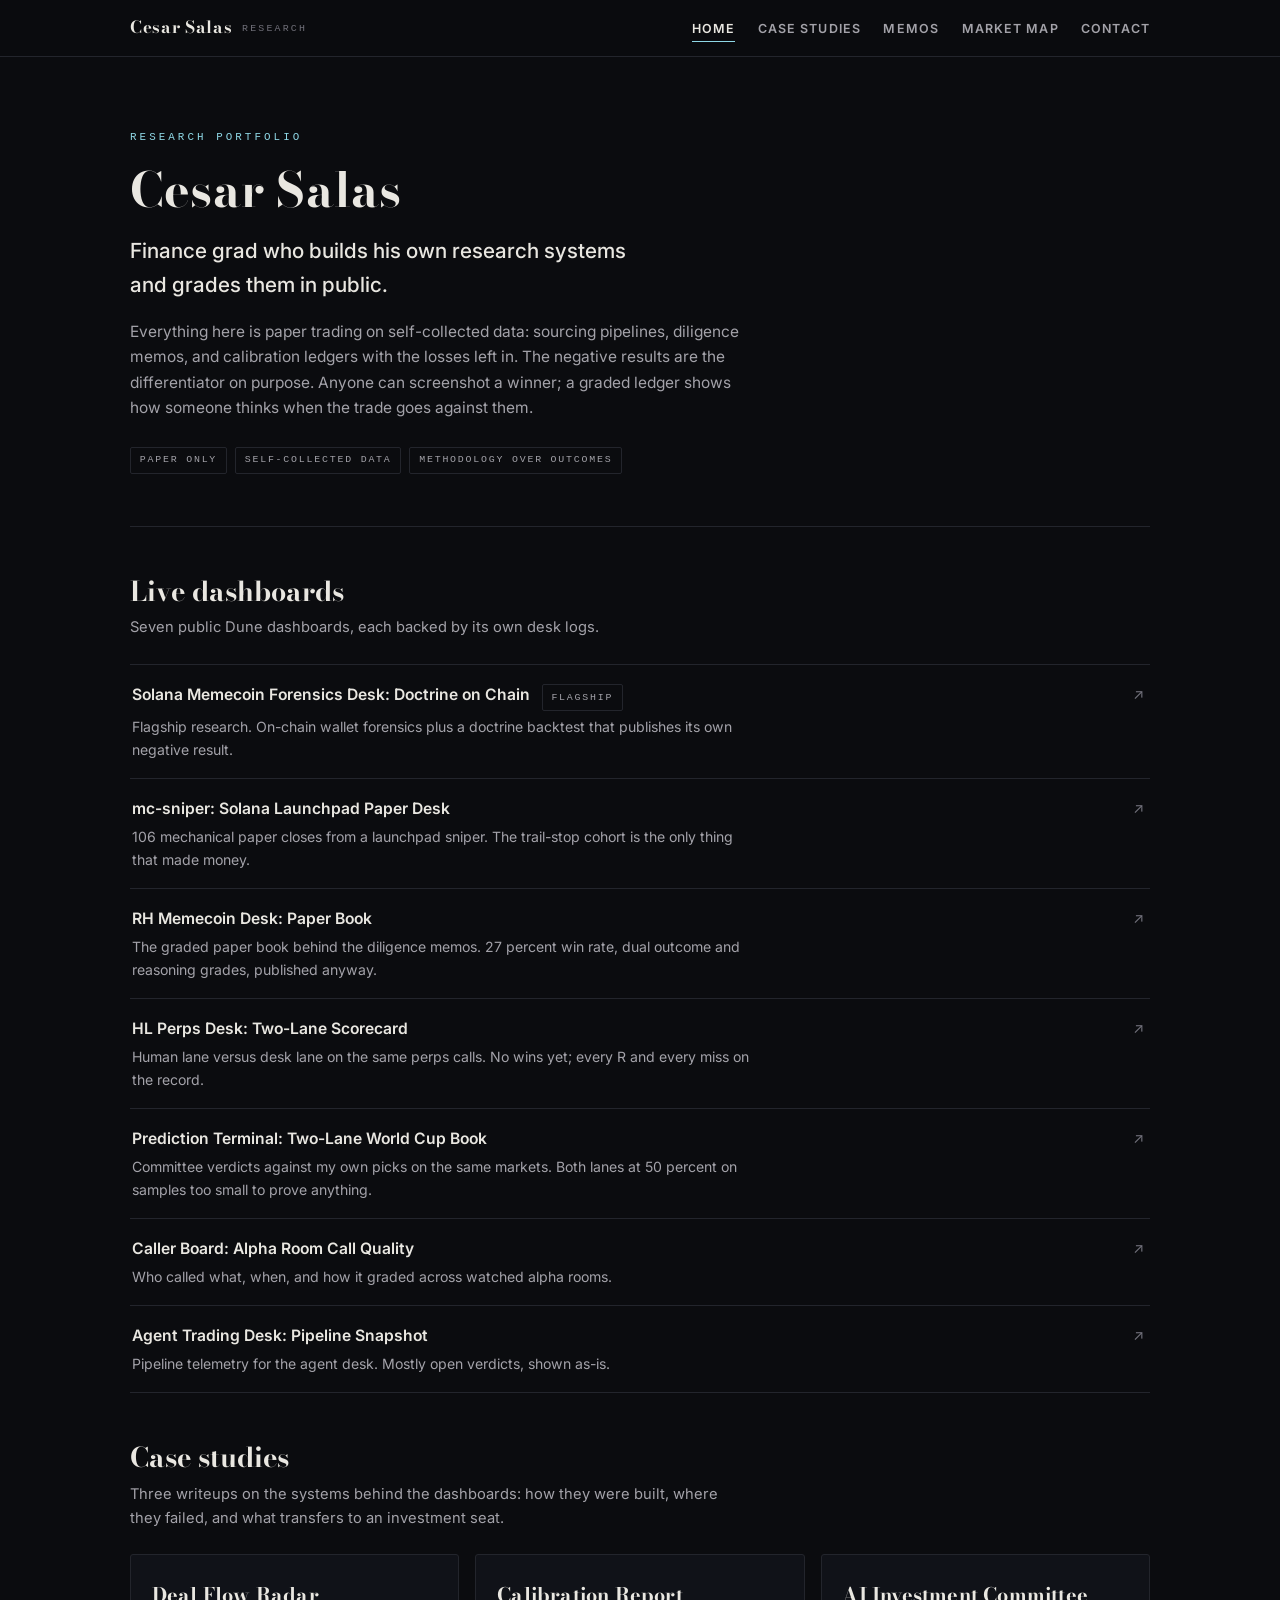
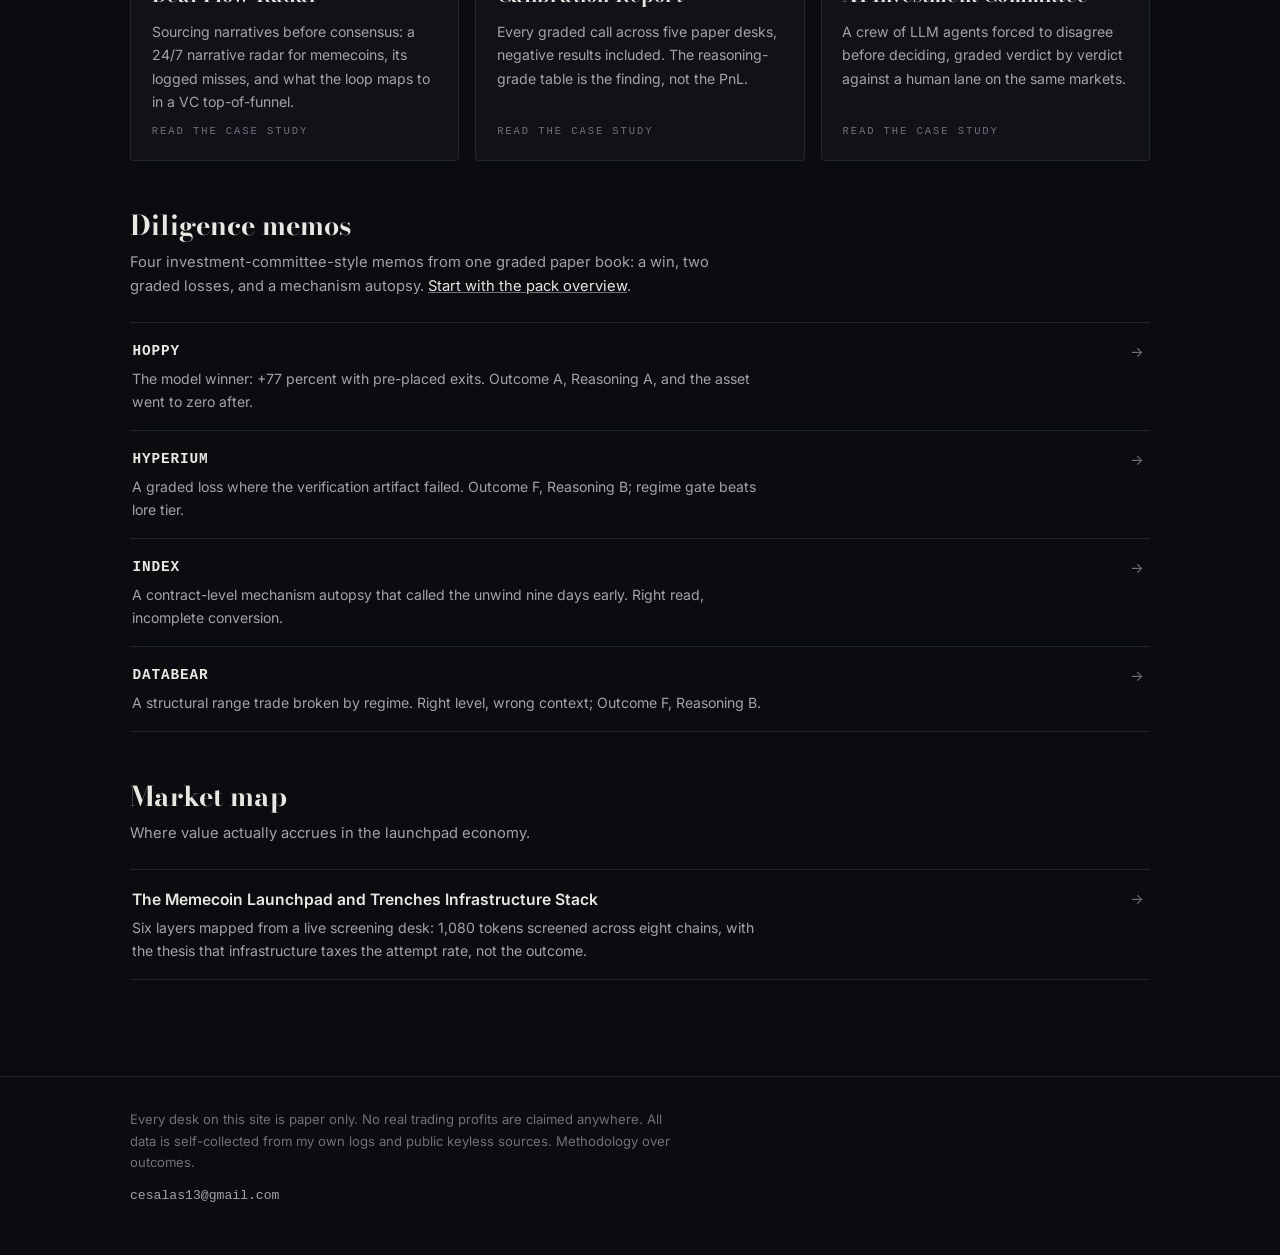
==== docs/index.html @ c1b38f86 "initial public release Co-Authored-By: Claude Fable 5 <noreply@anthropic.com>" ====
<!DOCTYPE html>
<html lang="en">
<head>
<meta charset="utf-8">
<meta name="viewport" content="width=device-width, initial-scale=1">
<title>Cesar Salas | Research Portfolio</title>
<meta name="description" content="Research portfolio of Cesar Salas: live Dune dashboards, case studies, diligence memos, and a market map. Paper only, graded honestly.">
<link rel="preconnect" href="https://fonts.googleapis.com">
<link rel="preconnect" href="https://fonts.gstatic.com" crossorigin>
<link href="https://fonts.googleapis.com/css2?family=Bodoni+Moda:opsz,wght@6..96,400;6..96,700&family=Inter:wght@400;500;600;700&display=swap" rel="stylesheet">
<link rel="stylesheet" href="assets/style.css">
</head>
<body>
<header class="topbar"><div class="topbar-inner"><a class="wordmark" href="index.html">Cesar Salas<span class="wordmark-tag">Research</span></a><nav class="nav"><a href="index.html" class="active">Home</a><a href="index.html#case-studies">Case studies</a><a href="memos/index.html">Memos</a><a href="map/market-map.html">Market map</a><a href="mailto:cesalas13@gmail.com">Contact</a></nav></div></header>

<main class="home">
<section class="hero">
  <p class="kicker">Research portfolio</p>
  <h1>Cesar Salas</h1>
  <p class="lede">Finance grad who builds his own research systems and grades them in public.</p>
  <p class="hero-sub">Everything here is paper trading on self-collected data: sourcing pipelines,
  diligence memos, and calibration ledgers with the losses left in. The negative results are the
  differentiator on purpose. Anyone can screenshot a winner; a graded ledger shows how someone
  thinks when the trade goes against them.</p>
  <div class="hero-tags">
    <span class="tag">Paper only</span>
    <span class="tag">Self-collected data</span>
    <span class="tag">Methodology over outcomes</span>
  </div>
</section>

<section class="section" id="dashboards">
  <div class="section-head">
    <h2>Live dashboards</h2>
    <p class="section-sub">Seven public Dune dashboards, each backed by its own desk logs.</p>
  </div>
  <div class="rows"><a class="row" href="https://dune.com/czr/solana-memecoin-forensics-desk-doctrine-on-chain" target="_blank" rel="noopener"><div class="row-head"><span class="row-title">Solana Memecoin Forensics Desk: Doctrine on Chain</span><span class="tag">Flagship</span></div><p class="row-line">Flagship research. On-chain wallet forensics plus a doctrine backtest that publishes its own negative result.</p><span class="row-arrow" aria-hidden="true">&#8599;</span></a><a class="row" href="https://dune.com/czr/mc-sniper-solana-launchpad-paper-desk" target="_blank" rel="noopener"><div class="row-head"><span class="row-title">mc-sniper: Solana Launchpad Paper Desk</span></div><p class="row-line">106 mechanical paper closes from a launchpad sniper. The trail-stop cohort is the only thing that made money.</p><span class="row-arrow" aria-hidden="true">&#8599;</span></a><a class="row" href="https://dune.com/czr/rh-memecoin-desk-paper-book" target="_blank" rel="noopener"><div class="row-head"><span class="row-title">RH Memecoin Desk: Paper Book</span></div><p class="row-line">The graded paper book behind the diligence memos. 27 percent win rate, dual outcome and reasoning grades, published anyway.</p><span class="row-arrow" aria-hidden="true">&#8599;</span></a><a class="row" href="https://dune.com/czr/hl-perps-desk-two-lane-scorecard" target="_blank" rel="noopener"><div class="row-head"><span class="row-title">HL Perps Desk: Two-Lane Scorecard</span></div><p class="row-line">Human lane versus desk lane on the same perps calls. No wins yet; every R and every miss on the record.</p><span class="row-arrow" aria-hidden="true">&#8599;</span></a><a class="row" href="https://dune.com/czr/prediction-terminal-two-lane-world-cup-book" target="_blank" rel="noopener"><div class="row-head"><span class="row-title">Prediction Terminal: Two-Lane World Cup Book</span></div><p class="row-line">Committee verdicts against my own picks on the same markets. Both lanes at 50 percent on samples too small to prove anything.</p><span class="row-arrow" aria-hidden="true">&#8599;</span></a><a class="row" href="https://dune.com/czr/caller-board-alpha-room-call-quality" target="_blank" rel="noopener"><div class="row-head"><span class="row-title">Caller Board: Alpha Room Call Quality</span></div><p class="row-line">Who called what, when, and how it graded across watched alpha rooms.</p><span class="row-arrow" aria-hidden="true">&#8599;</span></a><a class="row" href="https://dune.com/czr/agent-trading-desk-pipeline-snapshot" target="_blank" rel="noopener"><div class="row-head"><span class="row-title">Agent Trading Desk: Pipeline Snapshot</span></div><p class="row-line">Pipeline telemetry for the agent desk. Mostly open verdicts, shown as-is.</p><span class="row-arrow" aria-hidden="true">&#8599;</span></a></div>
</section>

<section class="section" id="case-studies">
  <div class="section-head">
    <h2>Case studies</h2>
    <p class="section-sub">Three writeups on the systems behind the dashboards: how they were built,
    where they failed, and what transfers to an investment seat.</p>
  </div>
  <div class="cards"><a class="card" href="casestudies/deal-flow-radar.html"><h3 class="card-title">Deal Flow Radar</h3><p class="card-line">Sourcing narratives before consensus: a 24/7 narrative radar for memecoins, its logged misses, and what the loop maps to in a VC top-of-funnel.</p><span class="card-more">Read the case study</span></a><a class="card" href="casestudies/calibration-report.html"><h3 class="card-title">Calibration Report</h3><p class="card-line">Every graded call across five paper desks, negative results included. The reasoning-grade table is the finding, not the PnL.</p><span class="card-more">Read the case study</span></a><a class="card" href="casestudies/ai-investment-committee.html"><h3 class="card-title">AI Investment Committee</h3><p class="card-line">A crew of LLM agents forced to disagree before deciding, graded verdict by verdict against a human lane on the same markets.</p><span class="card-more">Read the case study</span></a></div>
</section>

<section class="section" id="memos">
  <div class="section-head">
    <h2>Diligence memos</h2>
    <p class="section-sub">Four investment-committee-style memos from one graded paper book:
    a win, two graded losses, and a mechanism autopsy.
    <a href="memos/index.html">Start with the pack overview</a>.</p>
  </div>
  <div class="rows"><a class="row row-memo" href="memos/memo-hoppy.html"><div class="row-head"><span class="row-title mono">HOPPY</span></div><p class="row-line">The model winner: +77 percent with pre-placed exits. Outcome A, Reasoning A, and the asset went to zero after.</p><span class="row-arrow" aria-hidden="true">&#8594;</span></a><a class="row row-memo" href="memos/memo-hyperium.html"><div class="row-head"><span class="row-title mono">HYPERIUM</span></div><p class="row-line">A graded loss where the verification artifact failed. Outcome F, Reasoning B; regime gate beats lore tier.</p><span class="row-arrow" aria-hidden="true">&#8594;</span></a><a class="row row-memo" href="memos/memo-index.html"><div class="row-head"><span class="row-title mono">INDEX</span></div><p class="row-line">A contract-level mechanism autopsy that called the unwind nine days early. Right read, incomplete conversion.</p><span class="row-arrow" aria-hidden="true">&#8594;</span></a><a class="row row-memo" href="memos/memo-databear.html"><div class="row-head"><span class="row-title mono">DATABEAR</span></div><p class="row-line">A structural range trade broken by regime. Right level, wrong context; Outcome F, Reasoning B.</p><span class="row-arrow" aria-hidden="true">&#8594;</span></a></div>
</section>

<section class="section" id="market-map">
  <div class="section-head">
    <h2>Market map</h2>
    <p class="section-sub">Where value actually accrues in the launchpad economy.</p>
  </div>
  <div class="rows">
    <a class="row" href="map/market-map.html">
      <div class="row-head"><span class="row-title">The Memecoin Launchpad and Trenches Infrastructure Stack</span></div>
      <p class="row-line">Six layers mapped from a live screening desk: 1,080 tokens screened across
      eight chains, with the thesis that infrastructure taxes the attempt rate, not the outcome.</p>
      <span class="row-arrow" aria-hidden="true">&#8594;</span>
    </a>
  </div>
</section>
</main>

<footer class="footer"><div class="footer-inner">
<p>Every desk on this site is paper only. No real trading profits are claimed anywhere. All data is self-collected from my own logs and public keyless sources. Methodology over outcomes.</p>
<p class="footer-contact"><a href="mailto:cesalas13@gmail.com">cesalas13@gmail.com</a></p>
</div></footer>
</body>
</html>
---- docs/assets/style.css ----
/* Cesar Salas research portfolio. Dark editorial, operator-console density. */

:root {
  --bg: #0b0c0f;
  --panel: #101218;
  --panel-2: #0e1014;
  --ink: #e9e7e1;
  --muted: #a3a2a9;
  --faint: #71707a;
  --line: #23252c;
  --line-soft: #1a1c22;
  --accent: #8fd8e6;
  --serif: "Bodoni Moda", Didot, "DM Serif Display", Georgia, serif;
  --sans: Inter, "Helvetica Neue", Arial, sans-serif;
  --mono: ui-monospace, "SF Mono", SFMono-Regular, Menlo, Consolas, monospace;
}

* { box-sizing: border-box; margin: 0; padding: 0; }

html { scroll-behavior: smooth; }

body {
  background: var(--bg);
  color: var(--ink);
  font-family: var(--sans);
  font-size: 15.5px;
  line-height: 1.65;
  -webkit-font-smoothing: antialiased;
}

::selection { background: rgba(143, 216, 230, 0.22); }

a { color: var(--ink); }
a:hover { color: var(--accent); }

/* ---------- top bar ---------- */

.topbar {
  position: sticky;
  top: 0;
  z-index: 10;
  background: rgba(11, 12, 15, 0.92);
  backdrop-filter: blur(8px);
  border-bottom: 1px solid var(--line);
}

.topbar-inner {
  max-width: 1060px;
  margin: 0 auto;
  padding: 0.85rem 1.25rem;
  display: flex;
  align-items: baseline;
  justify-content: space-between;
  gap: 1rem;
  flex-wrap: wrap;
}

.wordmark {
  font-family: var(--serif);
  font-weight: 700;
  font-size: 1.05rem;
  letter-spacing: 0.04em;
  text-decoration: none;
  white-space: nowrap;
}

.wordmark-tag {
  font-family: var(--mono);
  font-size: 0.62rem;
  font-weight: 400;
  letter-spacing: 0.22em;
  text-transform: uppercase;
  color: var(--faint);
  margin-left: 0.6rem;
  vertical-align: 0.12em;
}

.nav { display: flex; gap: 1.4rem; flex-wrap: wrap; }

.nav a {
  font-size: 0.78rem;
  font-weight: 600;
  letter-spacing: 0.09em;
  text-transform: uppercase;
  text-decoration: none;
  color: var(--muted);
}

.nav a:hover, .nav a.active { color: var(--ink); }
.nav a.active { border-bottom: 1px solid var(--accent); padding-bottom: 2px; }

/* ---------- shared type ---------- */

.kicker {
  font-family: var(--mono);
  font-size: 0.68rem;
  font-weight: 500;
  letter-spacing: 0.28em;
  text-transform: uppercase;
  color: var(--accent);
  margin-bottom: 1rem;
}

h1 {
  font-family: var(--serif);
  font-weight: 700;
  font-size: clamp(1.9rem, 4.5vw, 3rem);
  line-height: 1.12;
  letter-spacing: 0.005em;
  text-wrap: balance;
}

h2 {
  font-family: var(--serif);
  font-weight: 700;
  font-size: clamp(1.3rem, 2.6vw, 1.7rem);
  line-height: 1.2;
}

h3 {
  font-size: 1rem;
  font-weight: 600;
  letter-spacing: 0.01em;
}

.mono { font-family: var(--mono); }

.tag {
  display: inline-block;
  font-family: var(--mono);
  font-size: 0.62rem;
  font-weight: 500;
  letter-spacing: 0.18em;
  text-transform: uppercase;
  color: var(--muted);
  border: 1px solid var(--line);
  border-radius: 2px;
  padding: 0.28rem 0.55rem;
  white-space: nowrap;
}

/* ---------- home ---------- */

.home { max-width: 1060px; margin: 0 auto; padding: 0 1.25rem 4rem; }

.hero { padding: 4.5rem 0 3.25rem; border-bottom: 1px solid var(--line); }

.hero h1 { margin-bottom: 1.1rem; }

.lede {
  font-size: clamp(1.05rem, 2vw, 1.3rem);
  font-weight: 500;
  max-width: 40ch;
  margin-bottom: 1rem;
}

.hero-sub {
  color: var(--muted);
  max-width: 62ch;
  margin-bottom: 1.6rem;
}

.hero-tags { display: flex; gap: 0.5rem; flex-wrap: wrap; }

.section { padding: 3rem 0 0; }

.section-head { margin-bottom: 1.5rem; max-width: 62ch; }

.section-head h2 { margin-bottom: 0.5rem; }

.section-sub { color: var(--muted); font-size: 0.92rem; }
.section-sub a { color: var(--ink); text-decoration-color: var(--faint); }
.section-sub a:hover { color: var(--accent); }

/* rows: uniform aligned list */

.rows { display: grid; gap: 0; border-top: 1px solid var(--line); }

.row {
  position: relative;
  display: block;
  padding: 1.05rem 2.4rem 1.05rem 0.15rem;
  border-bottom: 1px solid var(--line);
  text-decoration: none;
  transition: background 0.15s ease;
}

.row:hover { background: var(--panel-2); }

.row-head {
  display: flex;
  align-items: baseline;
  gap: 0.7rem;
  flex-wrap: wrap;
  margin-bottom: 0.2rem;
}

.row-title { font-weight: 600; font-size: 0.98rem; }
.row-title.mono { font-size: 0.9rem; letter-spacing: 0.06em; }

.row-line { color: var(--muted); font-size: 0.88rem; max-width: 70ch; }

.row-arrow {
  position: absolute;
  right: 0.4rem;
  top: 1.05rem;
  color: var(--faint);
  font-size: 0.9rem;
}

.row:hover .row-arrow, .row:hover .row-title { color: var(--accent); }

/* cards: strict uniform grid */

.cards {
  display: grid;
  grid-template-columns: repeat(3, 1fr);
  gap: 1rem;
}

.card {
  display: flex;
  flex-direction: column;
  gap: 0.6rem;
  border: 1px solid var(--line);
  border-radius: 3px;
  background: var(--panel);
  padding: 1.4rem 1.3rem 1.25rem;
  text-decoration: none;
  transition: border-color 0.15s ease;
}

.card:hover { border-color: var(--faint); }

.card-title { font-family: var(--serif); font-weight: 700; font-size: 1.25rem; }

.card-line { color: var(--muted); font-size: 0.88rem; flex: 1; }

.card-more {
  font-family: var(--mono);
  font-size: 0.66rem;
  letter-spacing: 0.18em;
  text-transform: uppercase;
  color: var(--faint);
}

.card:hover .card-more { color: var(--accent); }

@media (max-width: 860px) {
  .cards { grid-template-columns: 1fr; }
  .hero { padding-top: 3rem; }
}

/* ---------- article pages ---------- */

.article {
  max-width: 760px;
  margin: 0 auto;
  padding: 3.5rem 1.25rem 4rem;
}

.article h1 { margin-bottom: 2rem; }

.article h2 {
  margin: 2.6rem 0 0.9rem;
  padding-top: 1.6rem;
  border-top: 1px solid var(--line-soft);
}

.article h3 { margin: 1.9rem 0 0.7rem; }

.article p { margin-bottom: 1.05rem; color: #d4d2cd; }

.article p strong, .article li strong { color: var(--ink); }

.article ul, .article ol { margin: 0 0 1.05rem 1.3rem; color: #d4d2cd; }

.article li { margin-bottom: 0.55rem; }

.article .note {
  color: var(--muted);
  font-size: 0.88rem;
  border-left: 2px solid var(--line);
  padding-left: 0.9rem;
}

.article code {
  font-family: var(--mono);
  font-size: 0.84em;
  background: var(--panel);
  border: 1px solid var(--line-soft);
  border-radius: 3px;
  padding: 0.1em 0.35em;
}

.diagram {
  font-family: var(--mono);
  font-size: 0.76rem;
  line-height: 1.5;
  color: var(--muted);
  background: var(--panel);
  border: 1px solid var(--line);
  border-radius: 3px;
  padding: 1.1rem 1.2rem;
  overflow-x: auto;
  margin: 1.4rem 0;
}

.table-wrap { overflow-x: auto; margin: 1.3rem 0; }

table {
  border-collapse: collapse;
  width: 100%;
  font-size: 0.86rem;
  font-variant-numeric: tabular-nums;
}

th {
  font-family: var(--mono);
  font-size: 0.66rem;
  font-weight: 500;
  letter-spacing: 0.14em;
  text-transform: uppercase;
  color: var(--faint);
  text-align: left;
  padding: 0.5rem 1rem 0.5rem 0;
  border-bottom: 1px solid var(--line);
}

td {
  padding: 0.5rem 1rem 0.5rem 0;
  border-bottom: 1px solid var(--line-soft);
  color: #d4d2cd;
  white-space: nowrap;
}

td:first-child { color: var(--ink); white-space: normal; }

.article a { text-decoration-color: var(--faint); text-underline-offset: 3px; }
.article a:hover { text-decoration-color: var(--accent); }

a.cite { color: var(--muted); font-size: 0.92em; }
a.cite:hover { color: var(--accent); }

/* ---------- footer ---------- */

.footer { border-top: 1px solid var(--line); margin-top: 2rem; }

.footer-inner {
  max-width: 1060px;
  margin: 0 auto;
  padding: 2rem 1.25rem 2.6rem;
}

.footer p {
  color: var(--faint);
  font-size: 0.82rem;
  max-width: 68ch;
  margin-bottom: 0.6rem;
}

.footer-contact a {
  font-family: var(--mono);
  font-size: 0.82rem;
  color: var(--muted);
  text-decoration: none;
}

.footer-contact a:hover { color: var(--accent); }
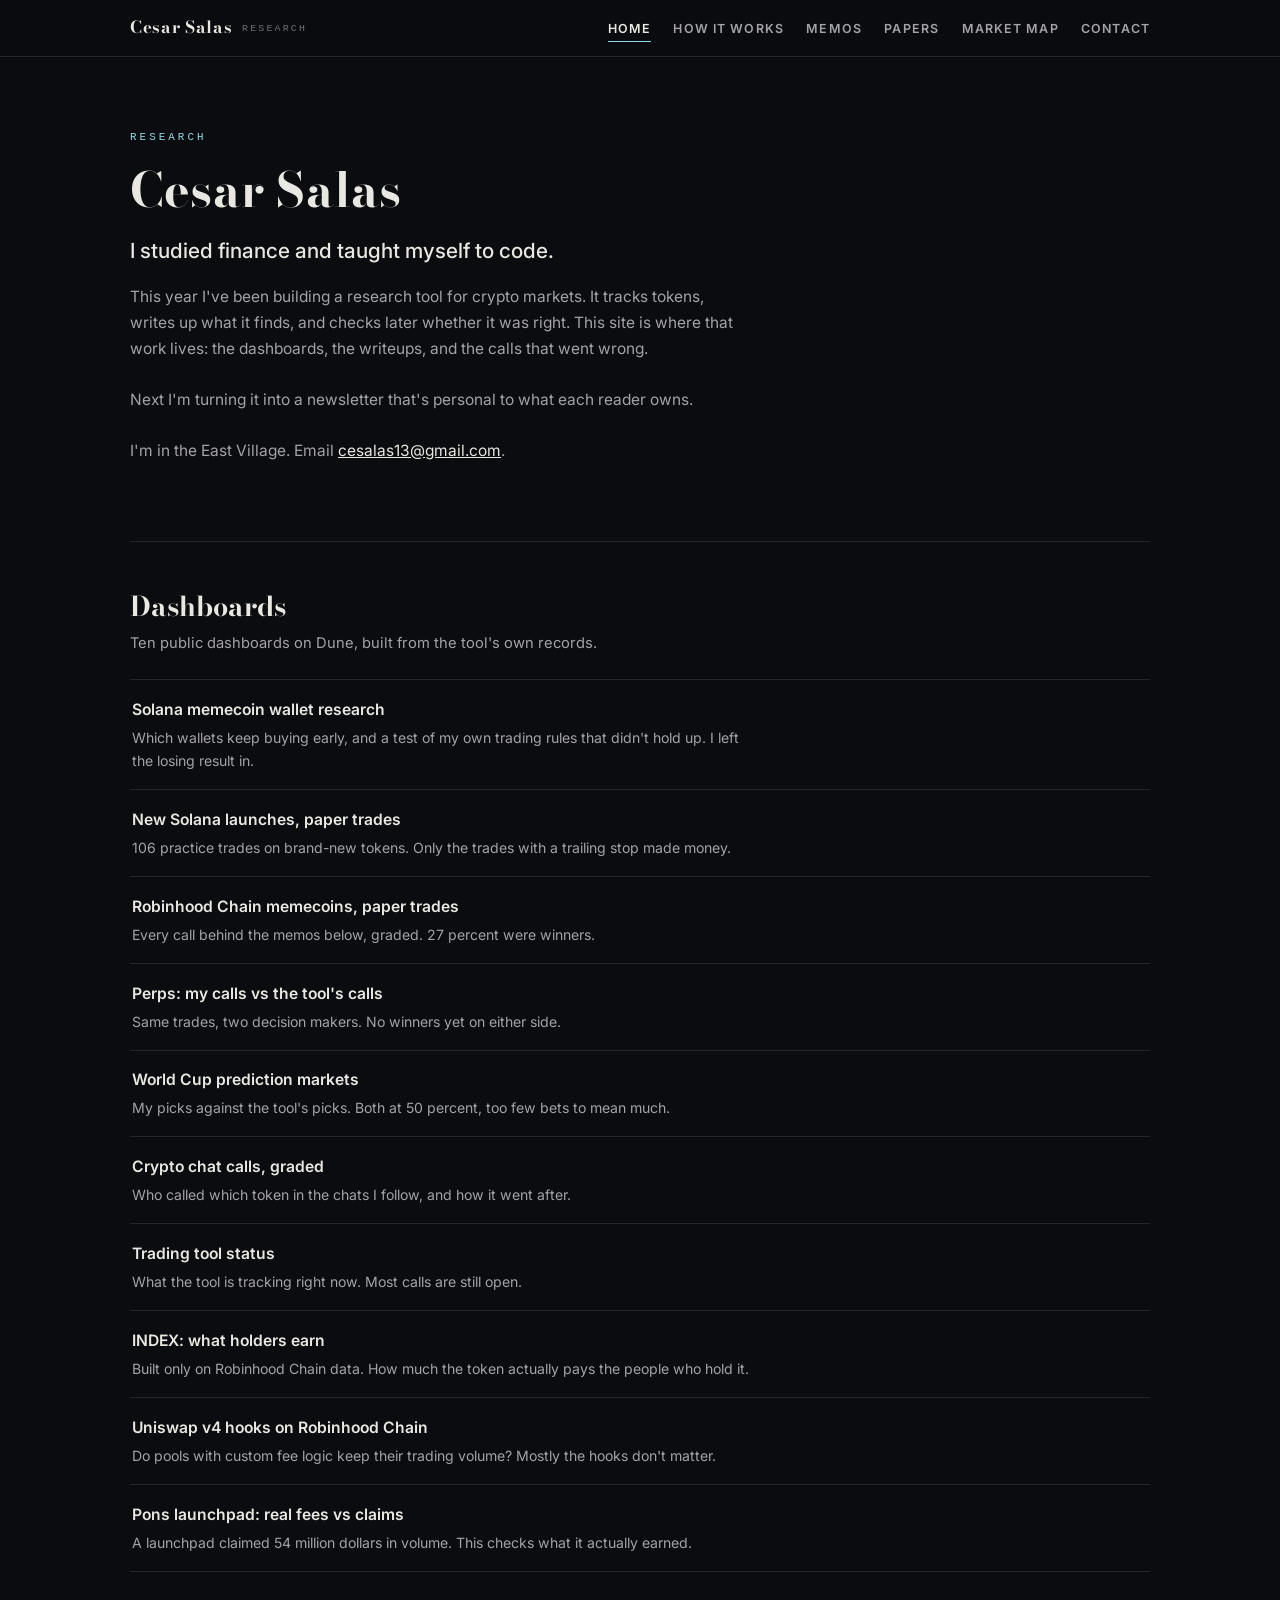
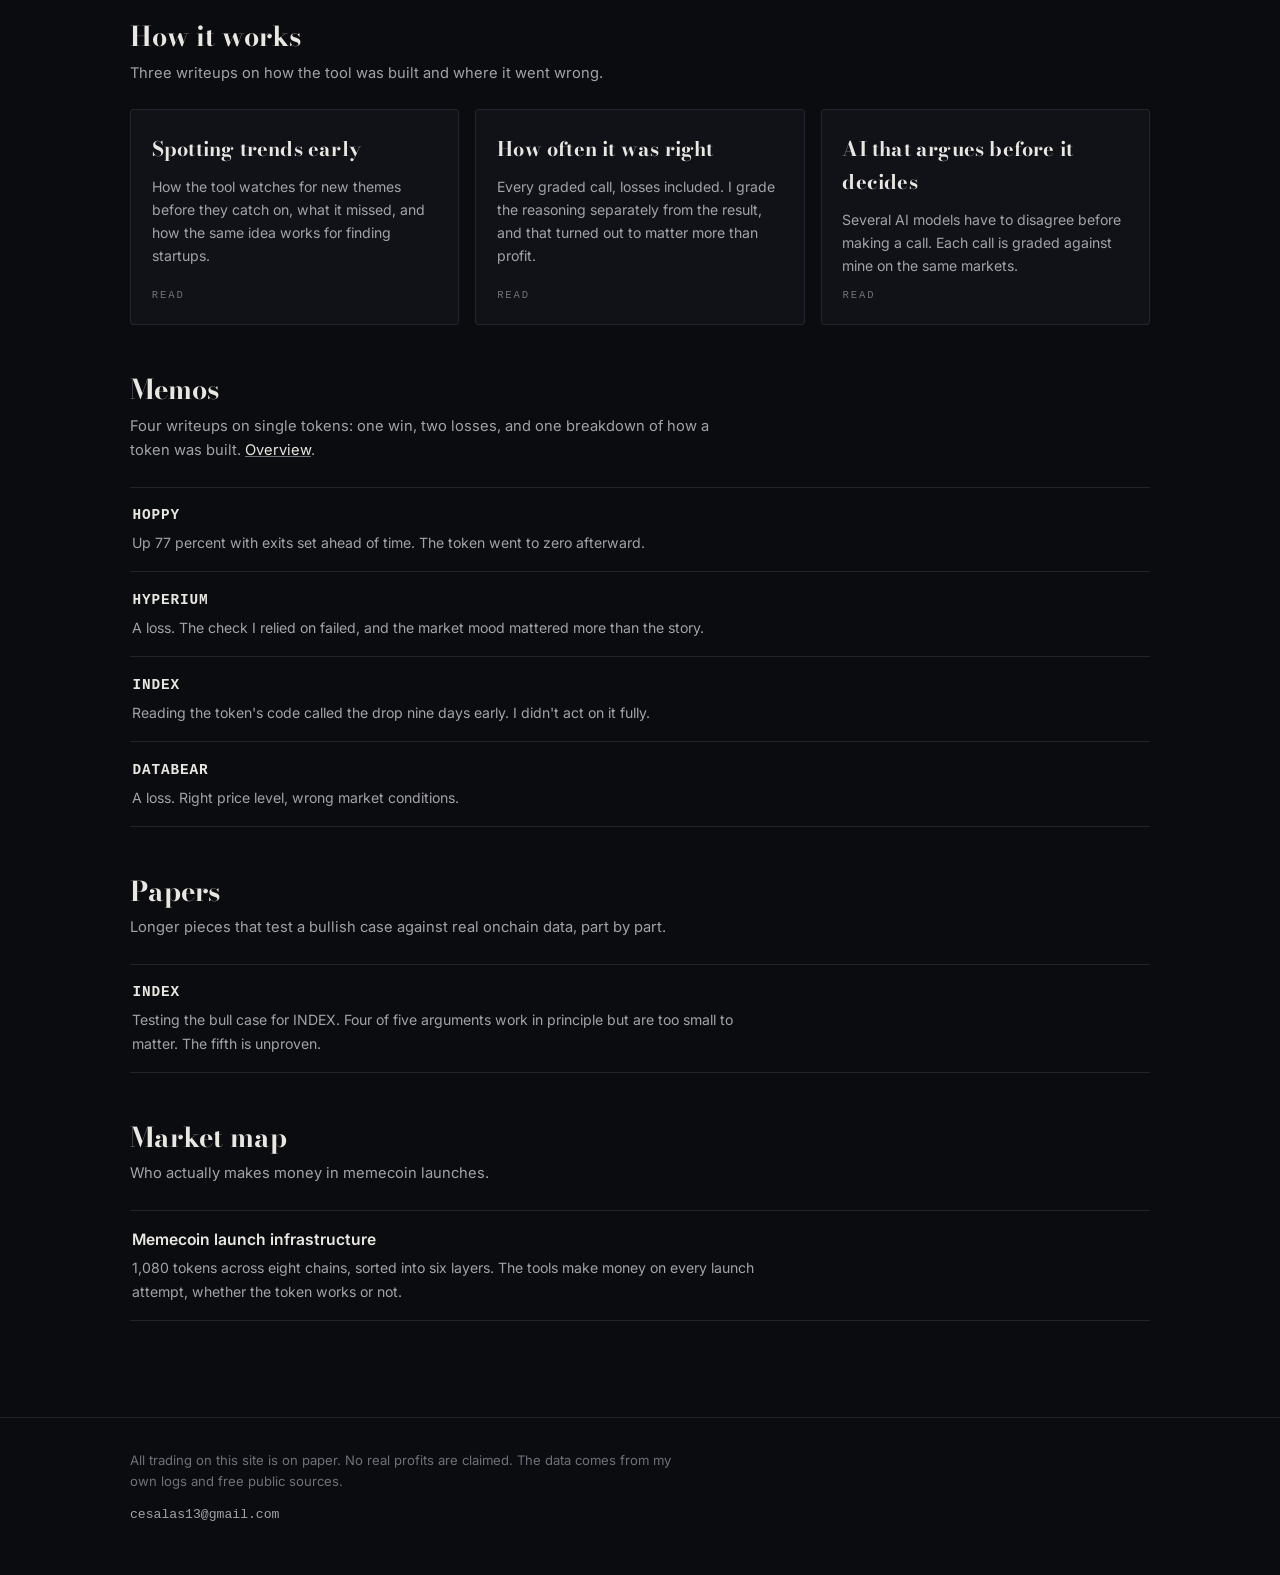
==== commit 4e788d5a: "site: plain-language rewrite, drop internal names, add Robinhood Chain boards and INDEX paper Co-Aut" ====
--- a/docs/index.html
+++ b/docs/index.html
@@ -3,77 +3,74 @@
 <head>
 <meta charset="utf-8">
 <meta name="viewport" content="width=device-width, initial-scale=1">
-<title>Cesar Salas | Research Portfolio</title>
-<meta name="description" content="Research portfolio of Cesar Salas: live Dune dashboards, case studies, diligence memos, and a market map. Paper only, graded honestly.">
+<title>Cesar Salas | Research</title>
+<meta name="description" content="Cesar Salas. Crypto market research, dashboards, and writeups. All trading is on paper.">
 <link rel="preconnect" href="https://fonts.googleapis.com">
 <link rel="preconnect" href="https://fonts.gstatic.com" crossorigin>
 <link href="https://fonts.googleapis.com/css2?family=Bodoni+Moda:opsz,wght@6..96,400;6..96,700&family=Inter:wght@400;500;600;700&display=swap" rel="stylesheet">
 <link rel="stylesheet" href="assets/style.css">
 </head>
 <body>
-<header class="topbar"><div class="topbar-inner"><a class="wordmark" href="index.html">Cesar Salas<span class="wordmark-tag">Research</span></a><nav class="nav"><a href="index.html" class="active">Home</a><a href="index.html#case-studies">Case studies</a><a href="memos/index.html">Memos</a><a href="map/market-map.html">Market map</a><a href="mailto:cesalas13@gmail.com">Contact</a></nav></div></header>
+<header class="topbar"><div class="topbar-inner"><a class="wordmark" href="index.html">Cesar Salas<span class="wordmark-tag">Research</span></a><nav class="nav"><a href="index.html" class="active">Home</a><a href="index.html#case-studies">How it works</a><a href="memos/index.html">Memos</a><a href="papers/index.html">Papers</a><a href="map/market-map.html">Market map</a><a href="mailto:cesalas13@gmail.com">Contact</a></nav></div></header>
 
 <main class="home">
 <section class="hero">
-  <p class="kicker">Research portfolio</p>
+  <p class="kicker">Research</p>
   <h1>Cesar Salas</h1>
-  <p class="lede">Finance grad who builds his own research systems and grades them in public.</p>
-  <p class="hero-sub">Everything here is paper trading on self-collected data: sourcing pipelines,
-  diligence memos, and calibration ledgers with the losses left in. The negative results are the
-  differentiator on purpose. Anyone can screenshot a winner; a graded ledger shows how someone
-  thinks when the trade goes against them.</p>
-  <div class="hero-tags">
-    <span class="tag">Paper only</span>
-    <span class="tag">Self-collected data</span>
-    <span class="tag">Methodology over outcomes</span>
-  </div>
+  <p class="lede">I studied finance and taught myself to code.</p>
+  <p class="hero-sub">This year I've been building a research tool for crypto markets. It tracks tokens, writes up what it finds, and checks later whether it was right. This site is where that work lives: the dashboards, the writeups, and the calls that went wrong.</p>
+  <p class="hero-sub">Next I'm turning it into a newsletter that's personal to what each reader owns.</p>
+  <p class="hero-sub">I'm in the East Village. Email <a href="mailto:cesalas13@gmail.com">cesalas13@gmail.com</a>.</p>
 </section>
 
 <section class="section" id="dashboards">
   <div class="section-head">
-    <h2>Live dashboards</h2>
-    <p class="section-sub">Seven public Dune dashboards, each backed by its own desk logs.</p>
+    <h2>Dashboards</h2>
+    <p class="section-sub">Ten public dashboards on Dune, built from the tool's own records.</p>
   </div>
-  <div class="rows"><a class="row" href="https://dune.com/czr/solana-memecoin-forensics-desk-doctrine-on-chain" target="_blank" rel="noopener"><div class="row-head"><span class="row-title">Solana Memecoin Forensics Desk: Doctrine on Chain</span><span class="tag">Flagship</span></div><p class="row-line">Flagship research. On-chain wallet forensics plus a doctrine backtest that publishes its own negative result.</p><span class="row-arrow" aria-hidden="true">&#8599;</span></a><a class="row" href="https://dune.com/czr/mc-sniper-solana-launchpad-paper-desk" target="_blank" rel="noopener"><div class="row-head"><span class="row-title">mc-sniper: Solana Launchpad Paper Desk</span></div><p class="row-line">106 mechanical paper closes from a launchpad sniper. The trail-stop cohort is the only thing that made money.</p><span class="row-arrow" aria-hidden="true">&#8599;</span></a><a class="row" href="https://dune.com/czr/rh-memecoin-desk-paper-book" target="_blank" rel="noopener"><div class="row-head"><span class="row-title">RH Memecoin Desk: Paper Book</span></div><p class="row-line">The graded paper book behind the diligence memos. 27 percent win rate, dual outcome and reasoning grades, published anyway.</p><span class="row-arrow" aria-hidden="true">&#8599;</span></a><a class="row" href="https://dune.com/czr/hl-perps-desk-two-lane-scorecard" target="_blank" rel="noopener"><div class="row-head"><span class="row-title">HL Perps Desk: Two-Lane Scorecard</span></div><p class="row-line">Human lane versus desk lane on the same perps calls. No wins yet; every R and every miss on the record.</p><span class="row-arrow" aria-hidden="true">&#8599;</span></a><a class="row" href="https://dune.com/czr/prediction-terminal-two-lane-world-cup-book" target="_blank" rel="noopener"><div class="row-head"><span class="row-title">Prediction Terminal: Two-Lane World Cup Book</span></div><p class="row-line">Committee verdicts against my own picks on the same markets. Both lanes at 50 percent on samples too small to prove anything.</p><span class="row-arrow" aria-hidden="true">&#8599;</span></a><a class="row" href="https://dune.com/czr/caller-board-alpha-room-call-quality" target="_blank" rel="noopener"><div class="row-head"><span class="row-title">Caller Board: Alpha Room Call Quality</span></div><p class="row-line">Who called what, when, and how it graded across watched alpha rooms.</p><span class="row-arrow" aria-hidden="true">&#8599;</span></a><a class="row" href="https://dune.com/czr/agent-trading-desk-pipeline-snapshot" target="_blank" rel="noopener"><div class="row-head"><span class="row-title">Agent Trading Desk: Pipeline Snapshot</span></div><p class="row-line">Pipeline telemetry for the agent desk. Mostly open verdicts, shown as-is.</p><span class="row-arrow" aria-hidden="true">&#8599;</span></a></div>
+  <div class="rows"><a class="row" href="https://dune.com/czr/solana-memecoin-forensics-desk-doctrine-on-chain" target="_blank" rel="noopener"><div class="row-head"><span class="row-title">Solana memecoin wallet research</span></div><p class="row-line">Which wallets keep buying early, and a test of my own trading rules that didn't hold up. I left the losing result in.</p></a><a class="row" href="https://dune.com/czr/mc-sniper-solana-launchpad-paper-desk" target="_blank" rel="noopener"><div class="row-head"><span class="row-title">New Solana launches, paper trades</span></div><p class="row-line">106 practice trades on brand-new tokens. Only the trades with a trailing stop made money.</p></a><a class="row" href="https://dune.com/czr/rh-memecoin-desk-paper-book" target="_blank" rel="noopener"><div class="row-head"><span class="row-title">Robinhood Chain memecoins, paper trades</span></div><p class="row-line">Every call behind the memos below, graded. 27 percent were winners.</p></a><a class="row" href="https://dune.com/czr/hl-perps-desk-two-lane-scorecard" target="_blank" rel="noopener"><div class="row-head"><span class="row-title">Perps: my calls vs the tool's calls</span></div><p class="row-line">Same trades, two decision makers. No winners yet on either side.</p></a><a class="row" href="https://dune.com/czr/prediction-terminal-two-lane-world-cup-book" target="_blank" rel="noopener"><div class="row-head"><span class="row-title">World Cup prediction markets</span></div><p class="row-line">My picks against the tool's picks. Both at 50 percent, too few bets to mean much.</p></a><a class="row" href="https://dune.com/czr/caller-board-alpha-room-call-quality" target="_blank" rel="noopener"><div class="row-head"><span class="row-title">Crypto chat calls, graded</span></div><p class="row-line">Who called which token in the chats I follow, and how it went after.</p></a><a class="row" href="https://dune.com/czr/agent-trading-desk-pipeline-snapshot" target="_blank" rel="noopener"><div class="row-head"><span class="row-title">Trading tool status</span></div><p class="row-line">What the tool is tracking right now. Most calls are still open.</p></a><a class="row" href="https://dune.com/czr/index-holder-revenue" target="_blank" rel="noopener"><div class="row-head"><span class="row-title">INDEX: what holders earn</span></div><p class="row-line">Built only on Robinhood Chain data. How much the token actually pays the people who hold it.</p></a><a class="row" href="https://dune.com/czr/rh-v4-hook-meta" target="_blank" rel="noopener"><div class="row-head"><span class="row-title">Uniswap v4 hooks on Robinhood Chain</span></div><p class="row-line">Do pools with custom fee logic keep their trading volume? Mostly the hooks don't matter.</p></a><a class="row" href="https://dune.com/czr/pons-launchpad-health" target="_blank" rel="noopener"><div class="row-head"><span class="row-title">Pons launchpad: real fees vs claims</span></div><p class="row-line">A launchpad claimed 54 million dollars in volume. This checks what it actually earned.</p></a></div>
 </section>
 
 <section class="section" id="case-studies">
   <div class="section-head">
-    <h2>Case studies</h2>
-    <p class="section-sub">Three writeups on the systems behind the dashboards: how they were built,
-    where they failed, and what transfers to an investment seat.</p>
+    <h2>How it works</h2>
+    <p class="section-sub">Three writeups on how the tool was built and where it went wrong.</p>
   </div>
-  <div class="cards"><a class="card" href="casestudies/deal-flow-radar.html"><h3 class="card-title">Deal Flow Radar</h3><p class="card-line">Sourcing narratives before consensus: a 24/7 narrative radar for memecoins, its logged misses, and what the loop maps to in a VC top-of-funnel.</p><span class="card-more">Read the case study</span></a><a class="card" href="casestudies/calibration-report.html"><h3 class="card-title">Calibration Report</h3><p class="card-line">Every graded call across five paper desks, negative results included. The reasoning-grade table is the finding, not the PnL.</p><span class="card-more">Read the case study</span></a><a class="card" href="casestudies/ai-investment-committee.html"><h3 class="card-title">AI Investment Committee</h3><p class="card-line">A crew of LLM agents forced to disagree before deciding, graded verdict by verdict against a human lane on the same markets.</p><span class="card-more">Read the case study</span></a></div>
+  <div class="cards"><a class="card" href="casestudies/deal-flow-radar.html"><h3 class="card-title">Spotting trends early</h3><p class="card-line">How the tool watches for new themes before they catch on, what it missed, and how the same idea works for finding startups.</p><span class="card-more">Read</span></a><a class="card" href="casestudies/calibration-report.html"><h3 class="card-title">How often it was right</h3><p class="card-line">Every graded call, losses included. I grade the reasoning separately from the result, and that turned out to matter more than profit.</p><span class="card-more">Read</span></a><a class="card" href="casestudies/ai-investment-committee.html"><h3 class="card-title">AI that argues before it decides</h3><p class="card-line">Several AI models have to disagree before making a call. Each call is graded against mine on the same markets.</p><span class="card-more">Read</span></a></div>
 </section>
 
 <section class="section" id="memos">
   <div class="section-head">
-    <h2>Diligence memos</h2>
-    <p class="section-sub">Four investment-committee-style memos from one graded paper book:
-    a win, two graded losses, and a mechanism autopsy.
-    <a href="memos/index.html">Start with the pack overview</a>.</p>
+    <h2>Memos</h2>
+    <p class="section-sub">Four writeups on single tokens: one win, two losses, and one breakdown of how a token was built. <a href="memos/index.html">Overview</a>.</p>
   </div>
-  <div class="rows"><a class="row row-memo" href="memos/memo-hoppy.html"><div class="row-head"><span class="row-title mono">HOPPY</span></div><p class="row-line">The model winner: +77 percent with pre-placed exits. Outcome A, Reasoning A, and the asset went to zero after.</p><span class="row-arrow" aria-hidden="true">&#8594;</span></a><a class="row row-memo" href="memos/memo-hyperium.html"><div class="row-head"><span class="row-title mono">HYPERIUM</span></div><p class="row-line">A graded loss where the verification artifact failed. Outcome F, Reasoning B; regime gate beats lore tier.</p><span class="row-arrow" aria-hidden="true">&#8594;</span></a><a class="row row-memo" href="memos/memo-index.html"><div class="row-head"><span class="row-title mono">INDEX</span></div><p class="row-line">A contract-level mechanism autopsy that called the unwind nine days early. Right read, incomplete conversion.</p><span class="row-arrow" aria-hidden="true">&#8594;</span></a><a class="row row-memo" href="memos/memo-databear.html"><div class="row-head"><span class="row-title mono">DATABEAR</span></div><p class="row-line">A structural range trade broken by regime. Right level, wrong context; Outcome F, Reasoning B.</p><span class="row-arrow" aria-hidden="true">&#8594;</span></a></div>
+  <div class="rows"><a class="row row-memo" href="memos/memo-hoppy.html"><div class="row-head"><span class="row-title mono">HOPPY</span></div><p class="row-line">Up 77 percent with exits set ahead of time. The token went to zero afterward.</p></a><a class="row row-memo" href="memos/memo-hyperium.html"><div class="row-head"><span class="row-title mono">HYPERIUM</span></div><p class="row-line">A loss. The check I relied on failed, and the market mood mattered more than the story.</p></a><a class="row row-memo" href="memos/memo-index.html"><div class="row-head"><span class="row-title mono">INDEX</span></div><p class="row-line">Reading the token's code called the drop nine days early. I didn't act on it fully.</p></a><a class="row row-memo" href="memos/memo-databear.html"><div class="row-head"><span class="row-title mono">DATABEAR</span></div><p class="row-line">A loss. Right price level, wrong market conditions.</p></a></div>
+</section>
+
+<section class="section" id="papers">
+  <div class="section-head">
+    <h2>Papers</h2>
+    <p class="section-sub">Longer pieces that test a bullish case against real onchain data, part by part.</p>
+  </div>
+  <div class="rows"><a class="row row-memo" href="papers/paper-index-thesis-test.html"><div class="row-head"><span class="row-title mono">INDEX</span></div><p class="row-line">Testing the bull case for INDEX. Four of five arguments work in principle but are too small to matter. The fifth is unproven.</p></a></div>
 </section>
 
 <section class="section" id="market-map">
   <div class="section-head">
     <h2>Market map</h2>
-    <p class="section-sub">Where value actually accrues in the launchpad economy.</p>
+    <p class="section-sub">Who actually makes money in memecoin launches.</p>
   </div>
   <div class="rows">
     <a class="row" href="map/market-map.html">
-      <div class="row-head"><span class="row-title">The Memecoin Launchpad and Trenches Infrastructure Stack</span></div>
-      <p class="row-line">Six layers mapped from a live screening desk: 1,080 tokens screened across
-      eight chains, with the thesis that infrastructure taxes the attempt rate, not the outcome.</p>
-      <span class="row-arrow" aria-hidden="true">&#8594;</span>
-    </a>
+      <div class="row-head"><span class="row-title">Memecoin launch infrastructure</span></div>
+      <p class="row-line">1,080 tokens across eight chains, sorted into six layers. The tools make money on every launch attempt, whether the token works or not.</p>
+      </a>
   </div>
 </section>
 </main>
 
 <footer class="footer"><div class="footer-inner">
-<p>Every desk on this site is paper only. No real trading profits are claimed anywhere. All data is self-collected from my own logs and public keyless sources. Methodology over outcomes.</p>
+<p>All trading on this site is on paper. No real profits are claimed. The data comes from my own logs and free public sources.</p>
 <p class="footer-contact"><a href="mailto:cesalas13@gmail.com">cesalas13@gmail.com</a></p>
 </div></footer>
 </body>
